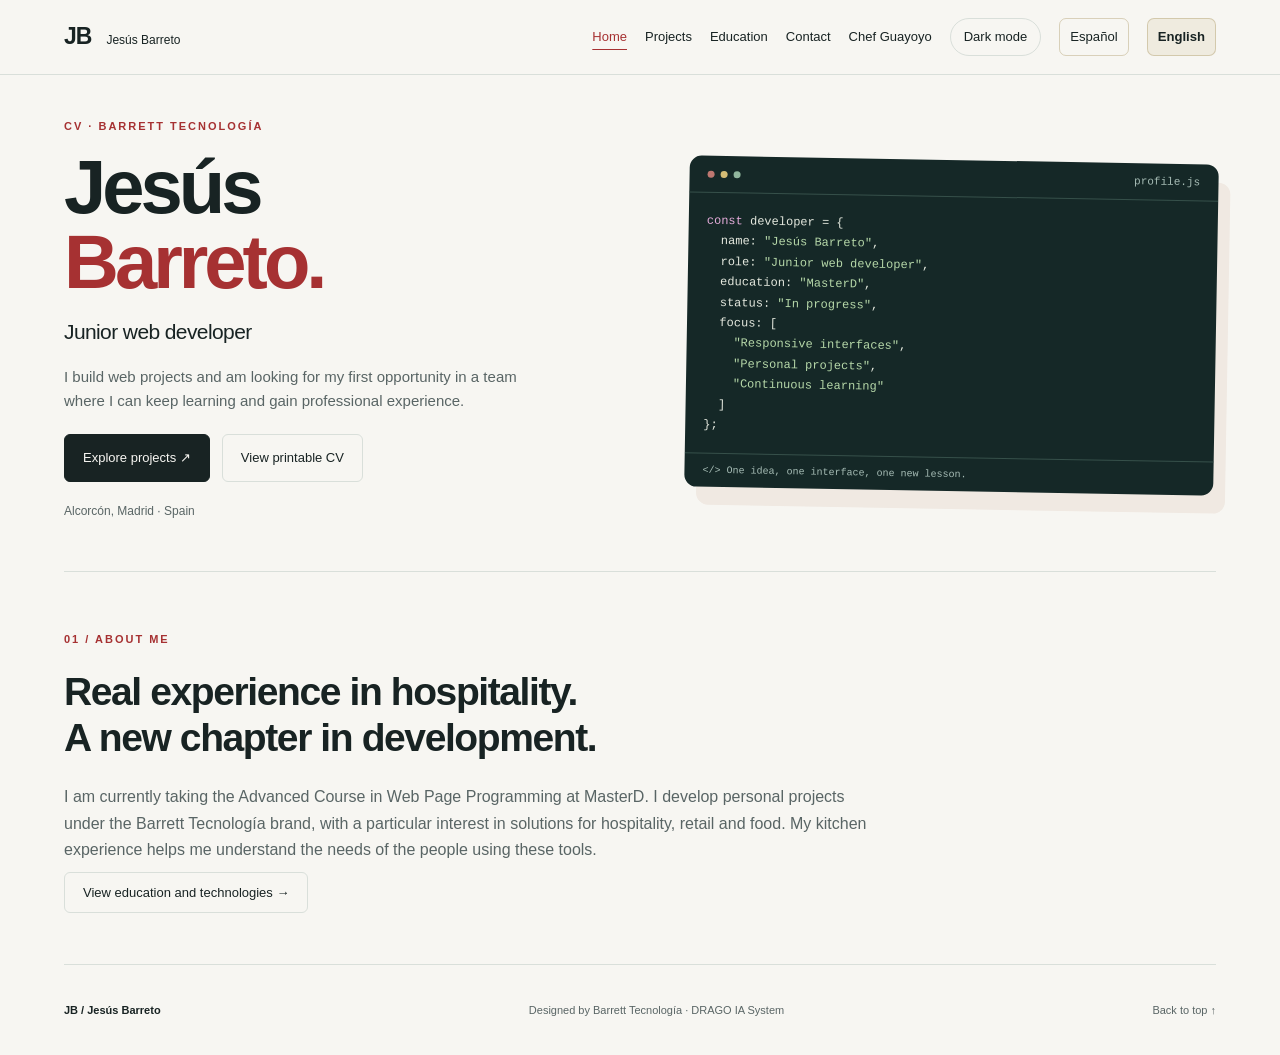
==== en/index.html @ bfe9f843 "Agregar imágenes y versión en inglés" ====
<!doctype html>

<html lang="en">

<head>

<meta charset="utf-8"><meta name="viewport" content="width=device-width,initial-scale=1">

<meta name="description" content="Jesús Barreto, junior web developer in training. Web projects by Barrett Tecnología.">

<title>Home | Jesús Barreto</title>

<link rel="stylesheet" href="../barrett.css"><script src="../app.js" defer></script>

<link rel="alternate" hreflang="es" href="../index.html"><link rel="alternate" hreflang="en" href="index.html"></head>

<body>

<header class="header"><a class="brand" href="index.html" aria-label="Back to home">JB<span>Jesús Barreto</span></a><nav aria-label="Main navigation"><a href="index.html" aria-current="page">Home</a><a href="proyectos.html">Projects</a><a href="formacion.html">Education</a><a href="contacto.html">Contact</a><a href="chef-guayoyo.html">Chef Guayoyo</a><button id="tema" type="button" aria-pressed="false">Dark mode</button><a class="language-switch" href="../index.html" lang="es" hreflang="es" aria-label="Cambiar a español">Español</a><span class="language-current" lang="en" aria-current="true">English</span></nav></header>

<main id="inicio">

<section class="hero"><div><p class="eyebrow">CV · BARRETT TECNOLOGÍA</p><h1>Jesús<br><span>Barreto.</span></h1><p class="role">Junior web developer</p><p class="intro">I build web projects and am looking for my first opportunity in a team where I can keep learning and gain professional experience.</p><div class="actions"><a class="button primary" href="proyectos.html">Explore projects <span aria-hidden="true">↗</span></a><a href="curriculum-completo.html" class="button">View printable CV</a></div><p class="location">Alcorcón, Madrid · Spain</p></div><aside class="code" aria-label="Profile summary as code"><div class="code-top"><span></span><span></span><span></span><p>profile.js</p></div><pre><code><span class="purple">const</span> developer = {
  name: <span class="green">"Jesús Barreto"</span>,
  role: <span class="green">"Junior web developer"</span>,
  education: <span class="green">"MasterD"</span>,
  status: <span class="green">"In progress"</span>,
  focus: [
    <span class="green">"Responsive interfaces"</span>,
    <span class="green">"Personal projects"</span>,
    <span class="green">"Continuous learning"</span>
  ]
};</code></pre><div class="code-bottom">&lt;/&gt; One idea, one interface, one new lesson.</div></aside></section>

<section class="about section" aria-labelledby="perfil"><p class="eyebrow">01 / ABOUT ME</p><h2 id="perfil">Real experience in hospitality.<br>A new chapter in development.</h2><p>I am currently taking the Advanced Course in Web Page Programming at MasterD. I develop personal projects under the Barrett Tecnología brand, with a particular interest in solutions for hospitality, retail and food. My kitchen experience helps me understand the needs of the people using these tools.</p><a href="formacion.html" class="button">View education and technologies →</a></section>

</main><footer><strong>JB / Jesús Barreto</strong><p>Designed by Barrett Tecnología · DRAGO IA System</p><a href="#inicio">Back to top ↑</a></footer>

<dialog id="project-dialog" aria-labelledby="dialog-title"><div class="dialog-toolbar"><span>EXPLORE PROJECT</span><button type="button" id="ampliar-proyecto" aria-pressed="false">Enlarge ↗</button><button type="button" id="cerrar-proyecto" aria-label="Close project details">Close ×</button></div><div id="dialog-content"></div></dialog></body></html>
---- barrett.css ----
:root{--bg:#f7f6f2;--surface:#fff;--text:#182323;--muted:#596565;--line:#d9dfda;--accent:#a63132;--soft:#f0e9e2}*{box-sizing:border-box}html{scroll-behavior:smooth;scroll-padding-top:90px}body{margin:0;background:var(--bg);color:var(--text);font-family:Arial,Helvetica,sans-serif;line-height:1.65}body.dark{--bg:#101818;--surface:#192323;--text:#f1f2eb;--muted:#b5c2bf;--line:#354543;--accent:#ff9290;--soft:#253331}a{color:inherit;text-decoration:none}button{font:inherit;cursor:pointer}a:focus-visible,button:focus-visible{outline:3px solid var(--accent);outline-offset:5px}.header{position:sticky;top:0;z-index:10;background:var(--bg);border-bottom:1px solid var(--line);display:flex;align-items:center;justify-content:space-between;padding:18px max(5vw,20px)}.brand{font-size:23px;font-weight:800;letter-spacing:-1px}.brand span{font-size:12px;font-weight:400;letter-spacing:0;margin-left:15px}nav{display:flex;align-items:center;gap:26px;font-size:13px}nav button{background:transparent;border:1px solid var(--line);border-radius:30px;padding:7px 13px;color:var(--text)}main,footer{width:min(1160px,90%);margin:auto}.hero{display:grid;grid-template-columns:1.15fr 1fr;gap:70px;align-items:center;padding:85px 0 75px}.eyebrow{font-size:11px;letter-spacing:2px;font-weight:700;color:var(--accent);margin:0 0 20px}h1{font-size:clamp(64px,8vw,104px);line-height:.98;letter-spacing:-6px;margin:0 0 24px}h1 span{color:var(--accent)}.role{font-size:24px;letter-spacing:-.6px;margin:0 0 16px}.intro{font-size:17px;max-width:480px;color:var(--muted)}.actions{display:flex;gap:12px;flex-wrap:wrap;margin:27px 0}.button{border:1px solid var(--line);padding:12px 18px;border-radius:6px;color:var(--text);background:transparent;font-size:13px}.primary{background:var(--text);color:var(--bg);border-color:var(--text)}.location{font-size:12px;color:var(--muted)}.code{background:#152827;color:#e5e9df;border-radius:12px;box-shadow:12px 18px 0 var(--soft);transform:rotate(1deg);overflow:hidden}.code-top{display:flex;gap:6px;align-items:center;padding:12px 18px;border-bottom:1px solid #36504a}.code-top span{width:7px;height:7px;background:#be7770;border-radius:50%}.code-top span:nth-child(2){background:#d4bc75}.code-top span:nth-child(3){background:#90b69d}.code-top p{font:11px monospace;margin:0 0 0 auto;color:#a7bdb6}.code pre{font:clamp(11px,1.15vw,14px)/1.95 monospace;padding:24px;margin:0;overflow:auto}.purple{color:#e4acda}.green{color:#b6d8a9}.code-bottom{padding:14px 24px;font:10px monospace;color:#a7bdb6;border-top:1px solid #36504a}.section{padding:58px 0;border-top:1px solid var(--line)}h2{font-size:clamp(27px,3.3vw,39px);line-height:1.2;letter-spacing:-1.4px;margin:0 0 22px}h3{font-size:19px;line-height:1.35;margin:0 0 12px}.about>p:not(.eyebrow){max-width:820px;color:var(--muted)}.section-head{display:flex;justify-content:space-between;align-items:end;gap:20px;margin-bottom:25px}.section-head>p{font-size:13px;color:var(--muted)}.projects{display:grid;grid-template-columns:repeat(3,1fr);gap:22px}.project{background:var(--surface);border:1px solid var(--line);border-radius:10px;overflow:hidden;transition:transform .2s}.project:hover{transform:translateY(-5px)}.project-art{height:190px;padding:24px;overflow:hidden}.project-art>span{display:block;font-size:9px;letter-spacing:2px}.project-art>strong{display:block;font-size:26px;letter-spacing:-1px;margin:8px 0}.restaurant{background:#223c38;color:#e5e6bc}.tables{display:flex;gap:7px;margin-top:20px}.tables i{font:10px monospace;border:1px solid #78958b;padding:9px;border-radius:4px}.recipes{background:#eadcc6;color:#65342a}.recipe-lines{display:flex;gap:12px;margin-top:17px}.recipe-lines i{display:block;width:65px;height:47px;border-radius:50% 50% 10px 10px;background:#b08757}.recipe-lines i:nth-child(2){background:#88906a}.recipe-lines i:nth-child(3){background:#ba7160}.player{background:#312e47;color:#e4d7f6}.bars{display:flex;align-items:center;height:58px;gap:8px}.bars i{width:11px;border-radius:3px;height:30px;background:#b7a5da}.bars i:nth-child(3n){height:55px}.bars i:nth-child(2n){height:16px}.project-content{padding:22px}.label{font-size:9px;letter-spacing:1px;color:var(--muted);min-height:28px}.project-content>p:not(.label){font-size:13px;color:var(--muted)}.tags{padding:0;list-style:none;display:flex;gap:6px;flex-wrap:wrap;margin:20px 0 0}.tags li{border:1px solid var(--line);border-radius:4px;padding:3px 7px;font-size:10px}.skills{display:grid;grid-template-columns:1fr 1fr;gap:80px}.skills p{font-size:14px;color:var(--muted)}.skill-groups>div+div{margin-top:22px}.skill-groups h3{font-size:16px;margin-bottom:3px}.skill-groups p{margin:0}.study{display:flex;align-items:start;gap:24px;border-top:1px solid var(--line);padding-top:25px;margin-top:30px}.status{font-size:11px;background:var(--soft);padding:5px 12px;border-radius:30px;white-space:nowrap}.study p{margin:0;color:var(--muted)}.contact{padding-bottom:65px}.contact>p:not(.eyebrow){max-width:600px;color:var(--muted)}dl{display:grid;grid-template-columns:repeat(3,1fr);gap:20px;margin:35px 0}dt{font-size:11px;text-transform:uppercase;letter-spacing:1px;color:var(--muted)}dd{margin:5px 0;font-size:14px}.note{font-size:11px}footer{border-top:1px solid var(--line);padding:25px 0;display:flex;justify-content:space-between;gap:20px;align-items:center;font-size:11px;color:var(--muted)}footer strong{color:var(--text)}@media(max-width:850px){.hero{gap:35px}.projects{grid-template-columns:1fr}.project{display:grid;grid-template-columns:1fr 1.3fr}.project-art{height:100%}.skills{gap:30px}.brand span{display:none}}@media(max-width:600px){nav{gap:12px;font-size:11px}.header{padding:14px 5%}nav button{font-size:10px}.hero{grid-template-columns:1fr;padding:50px 0;gap:35px}h1{letter-spacing:-4px}.code{transform:none}.code pre{font-size:12px}.section{padding:40px 0}.section-head{display:block}.project{display:block}.project-art{height:175px}.skills{grid-template-columns:1fr}.study{gap:14px}dl{grid-template-columns:1fr}footer{display:block}.contact h2{font-size:32px}}@media(prefers-reduced-motion:reduce){html{scroll-behavior:auto}*{transition:none!important}}@media print{body,body.dark{--bg:white;--surface:white;--text:#111;--muted:#444;--line:#ccc;--accent:#80302e;background:white;color:#111;font-size:10pt}.header,.actions,.code,.project-art,.note,footer{display:none}main{width:100%}.hero{display:block;padding:0 0 12px}h1{font-size:32pt;letter-spacing:-1px}h1 br{display:none}h1 span:before{content:' '}.role{font-size:16pt}.intro{max-width:none;font-size:10pt}.eyebrow{font-size:8pt;margin-bottom:7px}.section{padding:13px 0;break-inside:avoid}h2{font-size:16pt;margin-bottom:10px}h3{font-size:12pt}.projects{display:block}.project{border:0;display:block}.project-content{padding:5px 0}.label{min-height:0;margin:0}.project-content>p:not(.label){font-size:9pt;margin:4px 0}.tags{margin:5px 0}.skills{gap:25px}.skills p{font-size:9pt}.study{margin:10px 0 0;padding-top:10px}dl{margin:12px 0}.contact{padding-bottom:0}@page{margin:15mm}}

.contact dd a{color:var(--accent);text-decoration:underline;text-underline-offset:4px}

.contact dd{overflow-wrap:anywhere}

.echoes{position:relative;background:radial-gradient(circle at 80% 80%,#3d4e83,transparent 55%),#101a30;color:#dee6ff}.orbit-planet{width:85px;height:85px;border-radius:50%;background:radial-gradient(circle at 30% 25%,#b8e2df,#527d95 40%,#152944 75%);box-shadow:0 0 25px #8fc8eb44;position:absolute;right:28px;bottom:-22px}.projects{grid-template-columns:repeat(2,minmax(0,1fr))}@media(max-width:850px){.projects{grid-template-columns:1fr}}

.drago-ai{background:radial-gradient(ellipse at 90% 100%,#852c38,transparent 65%),#201b24;color:#f4d3b3}.ai-flow{font:10px monospace;letter-spacing:1px;border-top:1px solid #976263;padding-top:18px;margin-top:24px}

.reservas{background:linear-gradient(135deg,#512c30,#8a393c);color:#f3d8a4}.reservation-preview{font:10px monospace;letter-spacing:1px;border:1px solid #c39b6c;border-radius:5px;padding:12px;margin-top:19px}
/* Tarjetas resumidas y detalles al frente mediante dialog nativo. */
.project{display:flex;flex-direction:column}.project-art{flex-shrink:0}.project-content{display:flex;flex-direction:column;flex:1}.project-details{display:none}.project-open{margin-top:24px;width:100%;text-align:left;display:flex;justify-content:space-between;background:var(--text);color:var(--bg);border-color:var(--text)}.project-open:hover{background:var(--accent);border-color:var(--accent);color:var(--surface)}.tags{margin-top:auto;padding-top:15px}.access{background:linear-gradient(135deg,#153b49,#2c6b69);color:#d5f3db}.access-symbol{font:10px monospace;letter-spacing:1px;border:1px solid #84b7ad;padding:12px;border-radius:5px;margin-top:19px}body.modal-open{overflow:hidden}#project-dialog{z-index:10000;width:min(850px,calc(100% - 28px));max-height:88dvh;padding:0;border:1px solid var(--line);border-radius:16px;background:var(--surface);color:var(--text);box-shadow:0 25px 100px #0006;overflow:auto;overscroll-behavior:contain}#project-dialog::backdrop{background:#071519b8;backdrop-filter:blur(7px)}.dialog-toolbar{position:sticky;top:0;z-index:1;display:flex;align-items:center;justify-content:space-between;padding:14px 24px;background:var(--surface);border-bottom:1px solid var(--line)}.dialog-toolbar span{font-size:10px;letter-spacing:1.5px;color:var(--muted)}.dialog-toolbar button{border:1px solid var(--line);background:var(--bg);color:var(--text);padding:7px 14px;border-radius:30px}.dialog-toolbar button:focus-visible{outline:3px solid var(--accent);outline-offset:2px}#dialog-content .project-art{height:180px}#dialog-content .project-content{padding:28px 34px}#dialog-content h3{font-size:30px;letter-spacing:-1px}#dialog-content .label{min-height:0}#dialog-content .project-content>p:not(.label){font-size:15px}#dialog-content .project-details{display:block}#dialog-content h4{font-size:17px;margin:22px 0 12px}.feature-list{padding-left:20px;color:var(--muted);font-size:14px}.feature-list li{padding:5px 0}#dialog-content .tags{margin-top:12px}#dialog-content .tags li{font-size:12px}#dialog-content .orbit-planet{bottom:-15px}@media(max-width:850px) and (min-width:601px){.project{display:grid;grid-template-columns:1fr 1.3fr}.project-art{min-height:220px}}@media(max-width:600px){.dialog-toolbar{padding:12px 16px}#dialog-content .project-content{padding:22px}#dialog-content h3{font-size:25px}}@media print{.project{display:block;break-inside:avoid}.project-details{display:block}.project-open,#project-dialog{display:none!important}.feature-list{font-size:9pt}.feature-list li{padding:0}.tags{padding-top:0}body.modal-open{overflow:visible}}

.brasas{background:radial-gradient(ellipse at 75% 100%,#b46c36,transparent 65%),#382624;color:#f6dbb4}.brasas-preview{font:10px monospace;letter-spacing:1px;border-top:1px solid #ba8c65;margin-top:22px;padding-top:15px}

.project-art.project-screenshot{padding:0;height:auto;min-height:0;aspect-ratio:3/2;background:#110f0d;overflow:hidden}.project-screenshot img{display:block;width:100%;height:100%;object-fit:contain}#dialog-content .project-art.project-screenshot{height:auto;aspect-ratio:3/2}#dialog-content .project-screenshot img{max-height:55dvh;object-fit:contain}@media print{.project-art.project-screenshot{display:none}}
/* Presentación compacta y tres proyectos por fila. */
.hero{gap:42px;padding:42px 0 38px;grid-template-columns:1.1fr 1fr}
h1{font-size:clamp(54px,6vw,76px);letter-spacing:-4px;margin-bottom:16px}
.role{font-size:21px;margin-bottom:12px}.intro{font-size:15px}.hero .eyebrow{margin-bottom:15px}.hero .actions{margin:20px 0}.code pre{padding:18px;font-size:12px;line-height:1.7}.code-bottom{padding:11px 18px}.projects{grid-template-columns:repeat(3,minmax(0,1fr));gap:20px}.project{display:flex;min-width:0}.project-content{padding:18px}.project-content h3{font-size:18px}.project-content>p:not(.label){font-size:12px}.project-open{font-size:12px;padding:11px 12px}.project-art{height:160px}.project-art>strong{font-size:23px}.project-art.project-screenshot{height:auto;aspect-ratio:3/2}
#project-dialog{width:var(--project-card-width,360px);max-width:calc(100vw - 28px);max-height:88dvh;border-radius:10px}#dialog-content .project-content{padding:18px}#dialog-content h3{font-size:22px}#dialog-content .project-content>p:not(.label){font-size:13px}#dialog-content .feature-list{font-size:12px}#dialog-content h4{font-size:15px}.dialog-toolbar{padding:11px 14px}.dialog-toolbar span{font-size:8px;letter-spacing:1px}.dialog-toolbar button{font-size:12px;padding:5px 10px}
@media(max-width:980px){.projects{grid-template-columns:repeat(2,minmax(0,1fr))}.project{display:flex}.project-art{min-height:0}.hero{gap:28px}.code pre{font-size:11px}}
@media(max-width:600px){.projects{grid-template-columns:1fr}.hero{grid-template-columns:1fr;padding:30px 0;gap:25px}h1{font-size:58px}.code pre{font-size:11px}.project-content{padding:20px}.project-content>p:not(.label){font-size:13px}.project-art{height:160px}}
@media print{.hero{display:block;padding:0 0 12px}h1{font-size:32pt}.projects,.project{display:block}.project-art{display:none}.project-content{padding:5px 0}.project-content>p:not(.label){font-size:9pt}}

.dialog-toolbar{gap:8px}.dialog-toolbar>span{margin-right:auto}#project-dialog.expanded{width:min(1080px,calc(100vw - 28px));max-height:94dvh}#project-dialog.expanded #dialog-content .project-content{padding:28px}#project-dialog.expanded #dialog-content h3{font-size:30px}#project-dialog.expanded #dialog-content .project-content>p:not(.label){font-size:16px}#project-dialog.expanded #dialog-content .feature-list{font-size:15px}#project-dialog.expanded #dialog-content .project-art.project-screenshot{aspect-ratio:auto;height:auto}#project-dialog.expanded #dialog-content .project-screenshot img{height:auto;max-height:64dvh}#ampliar-proyecto[aria-pressed="true"]{border-color:var(--accent);color:var(--accent)}@media(max-width:600px){.dialog-toolbar>span{display:none}.dialog-toolbar{justify-content:flex-end}#project-dialog.expanded{width:calc(100vw - 8px);max-width:calc(100vw - 8px);max-height:98dvh}#project-dialog.expanded #dialog-content .project-content{padding:20px}}

[hidden]{display:none!important}nav a[aria-current="page"]{color:var(--accent);text-decoration:underline;text-underline-offset:8px}main{min-height:calc(100dvh - 170px)}.project-pagination{display:flex;align-items:center;justify-content:center;gap:22px;margin:28px 0 0}.project-pagination p{font-size:12px;color:var(--muted)}button:disabled{opacity:.35;cursor:default}.projects>.project .project-content>p:not(.label){display:-webkit-box;-webkit-line-clamp:3;-webkit-box-orient:vertical;overflow:hidden}@media(max-width:600px){.header{flex-wrap:wrap;gap:10px}nav{width:100%;justify-content:space-between;gap:8px}.project-pagination{gap:12px}.project-pagination .button{font-size:11px;padding:9px}.hero{padding-top:25px}}@media print{.project-pagination{display:none}.projects>.project .project-content>p:not(.label){display:block;overflow:visible}}

.chef-title{font-size:clamp(32px,4vw,48px);line-height:1.1;letter-spacing:-1.5px}.chef-profile{max-width:900px;color:var(--muted);font-size:14px}.chef-tabs{display:flex;gap:10px;margin:28px 0 24px;border-bottom:1px solid var(--line);padding-bottom:14px}.chef-tabs button{padding:10px 18px;border:1px solid var(--line);border-radius:6px;color:var(--text);background:var(--surface)}.chef-tabs button[aria-selected="true"]{background:var(--text);color:var(--bg)}.chef-jobs{display:grid;grid-template-columns:repeat(2,minmax(0,1fr));gap:18px 28px}.chef-job{border-bottom:1px solid var(--line);padding-bottom:12px}.chef-job h3{font-size:16px;margin-bottom:5px}.chef-job p{font-size:12px;color:var(--muted);margin:5px 0}.chef-date{color:var(--accent)!important}.chef-pending{font-size:11px;color:var(--muted);margin-top:20px}.chef-columns{display:grid;grid-template-columns:1fr 1fr;gap:30px}nav{flex-wrap:wrap;gap:18px}@media(max-width:650px){.chef-jobs,.chef-columns{grid-template-columns:1fr}.chef-tabs{gap:6px}.chef-tabs button{font-size:12px;padding:9px}.header nav{gap:12px;justify-content:flex-start}}@media print{.chef-tabs{display:none}.chef-cv [role="tabpanel"][hidden]{display:block!important}}

.chef-tabs{flex-wrap:wrap}.certificate-grid{display:grid;grid-template-columns:repeat(3,minmax(0,1fr));gap:22px;perspective:1200px}.certificate-card{background:var(--surface);padding:16px;border:1px solid #b68b45;border-radius:12px;box-shadow:0 6px 0 #79532222,0 14px 24px #0002;transition:transform .25s,box-shadow .25s;display:flex;flex-direction:column}.certificate-card:hover{transform:translateY(-5px) rotateX(2deg);box-shadow:0 8px 0 #79532222,0 20px 30px #0003}.certificate-frame{background:#e6ded0;border:5px ridge #b79557;border-radius:3px;height:190px;padding:5px;display:flex;align-items:center;justify-content:center}.certificate-frame img{width:100%;height:100%;object-fit:contain;filter:contrast(1.08) brightness(1.04)}.certificate-card h3{font-size:16px;margin-top:18px}.certificate-card p,.certificate-intro{font-size:12px;color:var(--muted)}.certificate-card .button{margin-top:auto;background:var(--text);color:var(--bg)}#certificate-dialog{z-index:11000;width:min(920px,calc(100vw - 24px));max-height:92dvh;padding:0;background:var(--surface);color:var(--text);border:1px solid #b79557;border-radius:12px;overflow:auto}#certificate-dialog::backdrop{background:#071519cc;backdrop-filter:blur(8px)}#certificate-dialog .dialog-toolbar h2{font-size:16px;letter-spacing:0;margin:0 auto 0 0}#certificate-dialog .dialog-toolbar{flex-wrap:wrap}.certificate-view{padding:18px;background:#242321;overflow:auto;max-height:72dvh}.certificate-view img{display:block;max-width:100%;max-height:68dvh;width:auto;height:auto;margin:auto;filter:contrast(1.08) brightness(1.04)}#certificate-dialog.zoomed{width:calc(100vw - 12px);max-height:98dvh}#certificate-dialog.zoomed .certificate-view img{max-height:none;width:100%;max-width:1600px}#certificate-caption{padding:0 20px;font-size:12px}.sr-only{position:absolute;width:1px;height:1px;padding:0;margin:-1px;overflow:hidden;clip:rect(0,0,0,0);white-space:nowrap;border:0}@media(max-width:700px){.certificate-grid{grid-template-columns:1fr}.certificate-frame{height:210px}}@media print{#certificate-dialog{display:none}.certificate-card{box-shadow:none;transform:none}}

/* Retrato de Chef Guayoyo */
.chef-portrait{float:right;width:230px;max-width:38%;height:190px;object-fit:contain;object-position:center bottom;margin:0 0 20px 28px;filter:drop-shadow(0 10px 15px #0003)}
@media(max-width:600px){.chef-portrait{width:150px;height:125px;margin-left:12px}}
@media print{.chef-portrait{display:block!important;float:right;width:150px;height:120px;filter:none;break-inside:avoid}}

.editorial-course{margin-top:30px;padding-top:30px;border-top:1px solid #b99b6440}.editorial-course h3{font-size:clamp(1.35rem,3vw,1.85rem);line-height:1.22;letter-spacing:-.025em}.editorial-course p{line-height:1.7;max-width:70ch}.course-editorial{margin-top:22px;padding:24px;border:1px solid #b99b6460;border-radius:12px}.course-editorial li{margin-bottom:10px;line-height:1.55}@media print{.course-documents{display:none}}

.language-switch,.language-current{font-size:.82rem;padding:7px 10px;border:1px solid #9c834855;border-radius:7px;white-space:nowrap}.language-current{font-weight:700;background:#bca76c22}.header nav{flex-wrap:wrap}@media print{.language-switch,.language-current{display:none}}
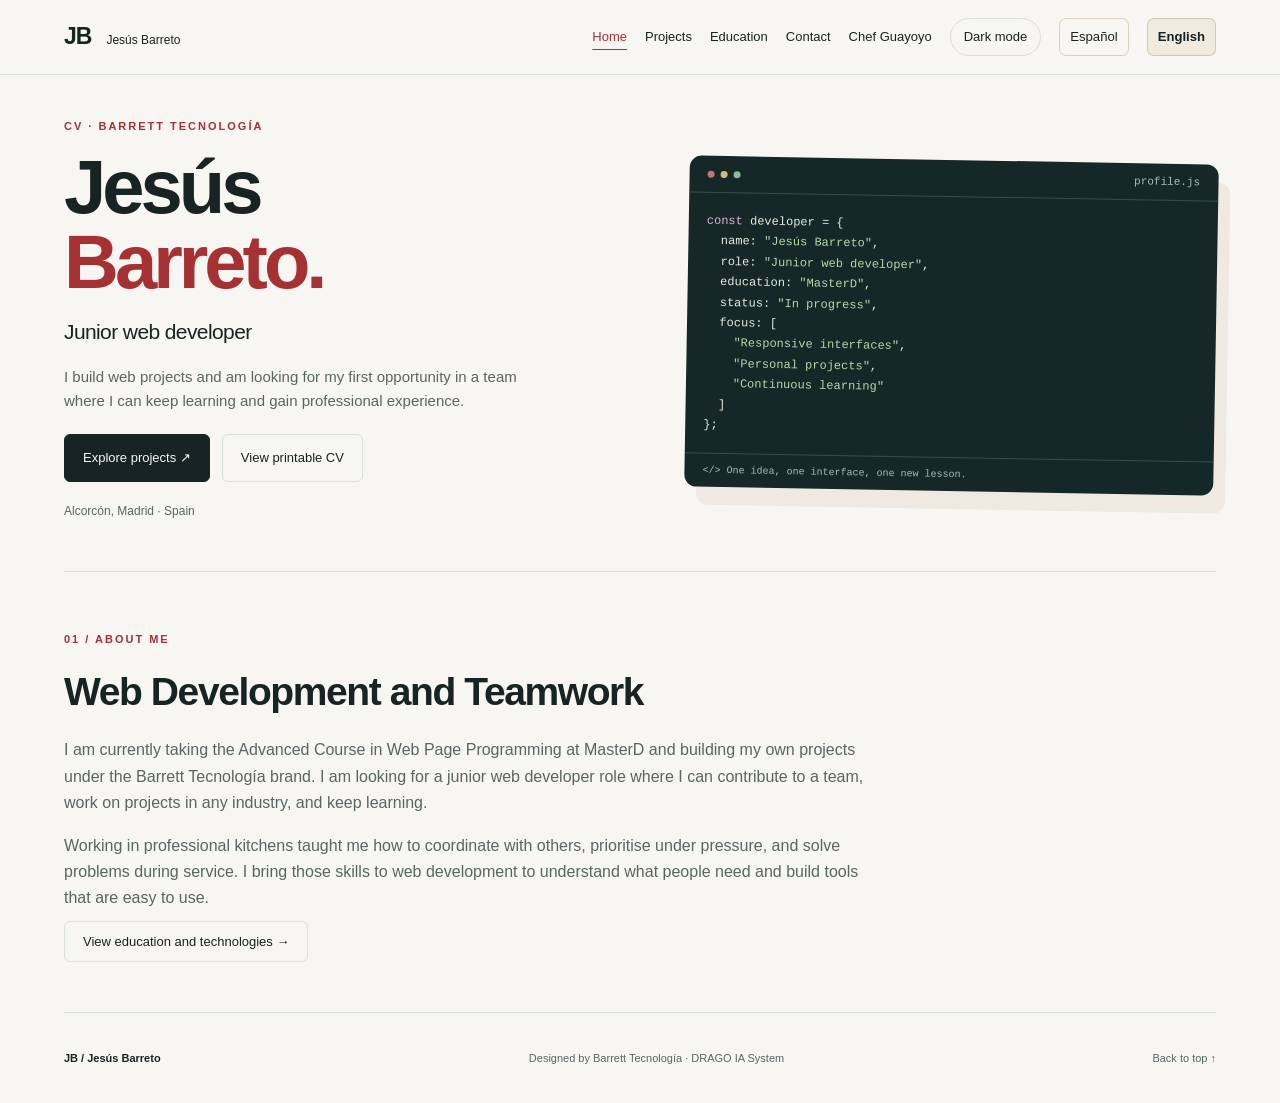
==== commit f01a0408: "Actualizar perfil y currículum imprimible en español e inglés" ====
--- a/en/index.html
+++ b/en/index.html
@@ -1,26 +1,93 @@
 <!doctype html>
-
 <html lang="en">
-
 <head>
-
-<meta charset="utf-8"><meta name="viewport" content="width=device-width,initial-scale=1">
-
-<meta name="description" content="Jesús Barreto, junior web developer in training. Web projects by Barrett Tecnología.">
-
-<title>Home | Jesús Barreto</title>
-
-<link rel="stylesheet" href="../barrett.css"><script src="../app.js" defer></script>
-
-<link rel="alternate" hreflang="es" href="../index.html"><link rel="alternate" hreflang="en" href="index.html"></head>
+  <meta charset="utf-8">
+  <meta name="viewport" content="width=device-width, initial-scale=1">
+  <meta
+    name="description"
+    content="Jesús Barreto, junior web developer in training. Web projects by Barrett Tecnología."
+  >
+  <title>Home | Jesús Barreto</title>
+  <link rel="stylesheet" href="../barrett.css">
+  <script src="../app.js" defer></script>
+  <link rel="alternate" hreflang="es" href="../index.html">
+  <link rel="alternate" hreflang="en" href="index.html">
+</head>
 
 <body>
+  <!-- BLOCK 01 — Header and navigation -->
+  <header class="header">
+    <a class="brand" href="index.html" aria-label="Back to home">
+      JB<span>Jesús Barreto</span>
+    </a>
 
-<header class="header"><a class="brand" href="index.html" aria-label="Back to home">JB<span>Jesús Barreto</span></a><nav aria-label="Main navigation"><a href="index.html" aria-current="page">Home</a><a href="proyectos.html">Projects</a><a href="formacion.html">Education</a><a href="contacto.html">Contact</a><a href="chef-guayoyo.html">Chef Guayoyo</a><button id="tema" type="button" aria-pressed="false">Dark mode</button><a class="language-switch" href="../index.html" lang="es" hreflang="es" aria-label="Cambiar a español">Español</a><span class="language-current" lang="en" aria-current="true">English</span></nav></header>
+    <nav aria-label="Main navigation">
+      <a href="index.html" aria-current="page">Home</a>
+      <a href="proyectos.html">Projects</a>
+      <a href="formacion.html">Education</a>
+      <a href="contacto.html">Contact</a>
+      <a href="chef-guayoyo.html">Chef Guayoyo</a>
 
-<main id="inicio">
+      <button id="tema" type="button" aria-pressed="false">
+        Dark mode
+      </button>
 
-<section class="hero"><div><p class="eyebrow">CV · BARRETT TECNOLOGÍA</p><h1>Jesús<br><span>Barreto.</span></h1><p class="role">Junior web developer</p><p class="intro">I build web projects and am looking for my first opportunity in a team where I can keep learning and gain professional experience.</p><div class="actions"><a class="button primary" href="proyectos.html">Explore projects <span aria-hidden="true">↗</span></a><a href="curriculum-completo.html" class="button">View printable CV</a></div><p class="location">Alcorcón, Madrid · Spain</p></div><aside class="code" aria-label="Profile summary as code"><div class="code-top"><span></span><span></span><span></span><p>profile.js</p></div><pre><code><span class="purple">const</span> developer = {
+      <a
+        class="language-switch"
+        href="../index.html"
+        lang="es"
+        hreflang="es"
+        aria-label="Cambiar a español"
+      >
+        Español
+      </a>
+
+      <span class="language-current" lang="en" aria-current="true">
+        English
+      </span>
+    </nav>
+  </header>
+
+  <main id="inicio">
+    <!-- BLOCK 02 — Professional introduction -->
+    <section class="hero">
+      <div>
+        <p class="eyebrow">CV · BARRETT TECNOLOGÍA</p>
+
+        <h1>
+          Jesús<br>
+          <span>Barreto.</span>
+        </h1>
+
+        <p class="role">Junior web developer</p>
+
+        <p class="intro">
+          I build web projects and am looking for my first opportunity in a
+          team where I can keep learning and gain professional experience.
+        </p>
+
+        <div class="actions">
+          <a class="button primary" href="proyectos.html">
+            Explore projects <span aria-hidden="true">↗</span>
+          </a>
+
+          <a class="button" href="curriculum-completo.html">
+            View printable CV
+          </a>
+        </div>
+
+        <p class="location">Alcorcón, Madrid · Spain</p>
+      </div>
+
+      <aside class="code" aria-label="Profile summary as code">
+        <div class="code-top">
+          <span></span>
+          <span></span>
+          <span></span>
+          <p>profile.js</p>
+        </div>
+
+        <pre><code><span class="purple">const</span> developer = {
   name: <span class="green">"Jesús Barreto"</span>,
   role: <span class="green">"Junior web developer"</span>,
   education: <span class="green">"MasterD"</span>,
@@ -30,10 +97,66 @@
     <span class="green">"Personal projects"</span>,
     <span class="green">"Continuous learning"</span>
   ]
-};</code></pre><div class="code-bottom">&lt;/&gt; One idea, one interface, one new lesson.</div></aside></section>
+};</code></pre>
 
-<section class="about section" aria-labelledby="perfil"><p class="eyebrow">01 / ABOUT ME</p><h2 id="perfil">Real experience in hospitality.<br>A new chapter in development.</h2><p>I am currently taking the Advanced Course in Web Page Programming at MasterD. I develop personal projects under the Barrett Tecnología brand, with a particular interest in solutions for hospitality, retail and food. My kitchen experience helps me understand the needs of the people using these tools.</p><a href="formacion.html" class="button">View education and technologies →</a></section>
+        <div class="code-bottom">
+          &lt;/&gt; One idea, one interface, one new lesson.
+        </div>
+      </aside>
+    </section>
 
-</main><footer><strong>JB / Jesús Barreto</strong><p>Designed by Barrett Tecnología · DRAGO IA System</p><a href="#inicio">Back to top ↑</a></footer>
+    <!-- BLOCK 03 — About me -->
+    <section class="about section" aria-labelledby="perfil">
+      <p class="eyebrow">01 / ABOUT ME</p>
+      <h2 id="perfil">Web Development and Teamwork</h2>
 
-<dialog id="project-dialog" aria-labelledby="dialog-title"><div class="dialog-toolbar"><span>EXPLORE PROJECT</span><button type="button" id="ampliar-proyecto" aria-pressed="false">Enlarge ↗</button><button type="button" id="cerrar-proyecto" aria-label="Close project details">Close ×</button></div><div id="dialog-content"></div></dialog></body></html>+      <p>
+        I am currently taking the Advanced Course in Web Page Programming
+        at MasterD and building my own projects under the Barrett Tecnología
+        brand. I am looking for a junior web developer role where I can
+        contribute to a team, work on projects in any industry, and keep
+        learning.
+      </p>
+
+      <p>
+        Working in professional kitchens taught me how to coordinate with
+        others, prioritise under pressure, and solve problems during service.
+        I bring those skills to web development to understand what people
+        need and build tools that are easy to use.
+      </p>
+
+      <a class="button" href="formacion.html">
+        View education and technologies →
+      </a>
+    </section>
+  </main>
+
+  <!-- BLOCK 04 — Footer -->
+  <footer>
+    <strong>JB / Jesús Barreto</strong>
+    <p>Designed by Barrett Tecnología · DRAGO IA System</p>
+    <a href="#inicio">Back to top ↑</a>
+  </footer>
+
+  <!-- BLOCK 05 — Project details dialog -->
+  <dialog id="project-dialog" aria-labelledby="dialog-title">
+    <div class="dialog-toolbar">
+      <span>EXPLORE PROJECT</span>
+
+      <button type="button" id="ampliar-proyecto" aria-pressed="false">
+        Enlarge ↗
+      </button>
+
+      <button
+        type="button"
+        id="cerrar-proyecto"
+        aria-label="Close project details"
+      >
+        Close ×
+      </button>
+    </div>
+
+    <div id="dialog-content"></div>
+  </dialog>
+</body>
+</html>
